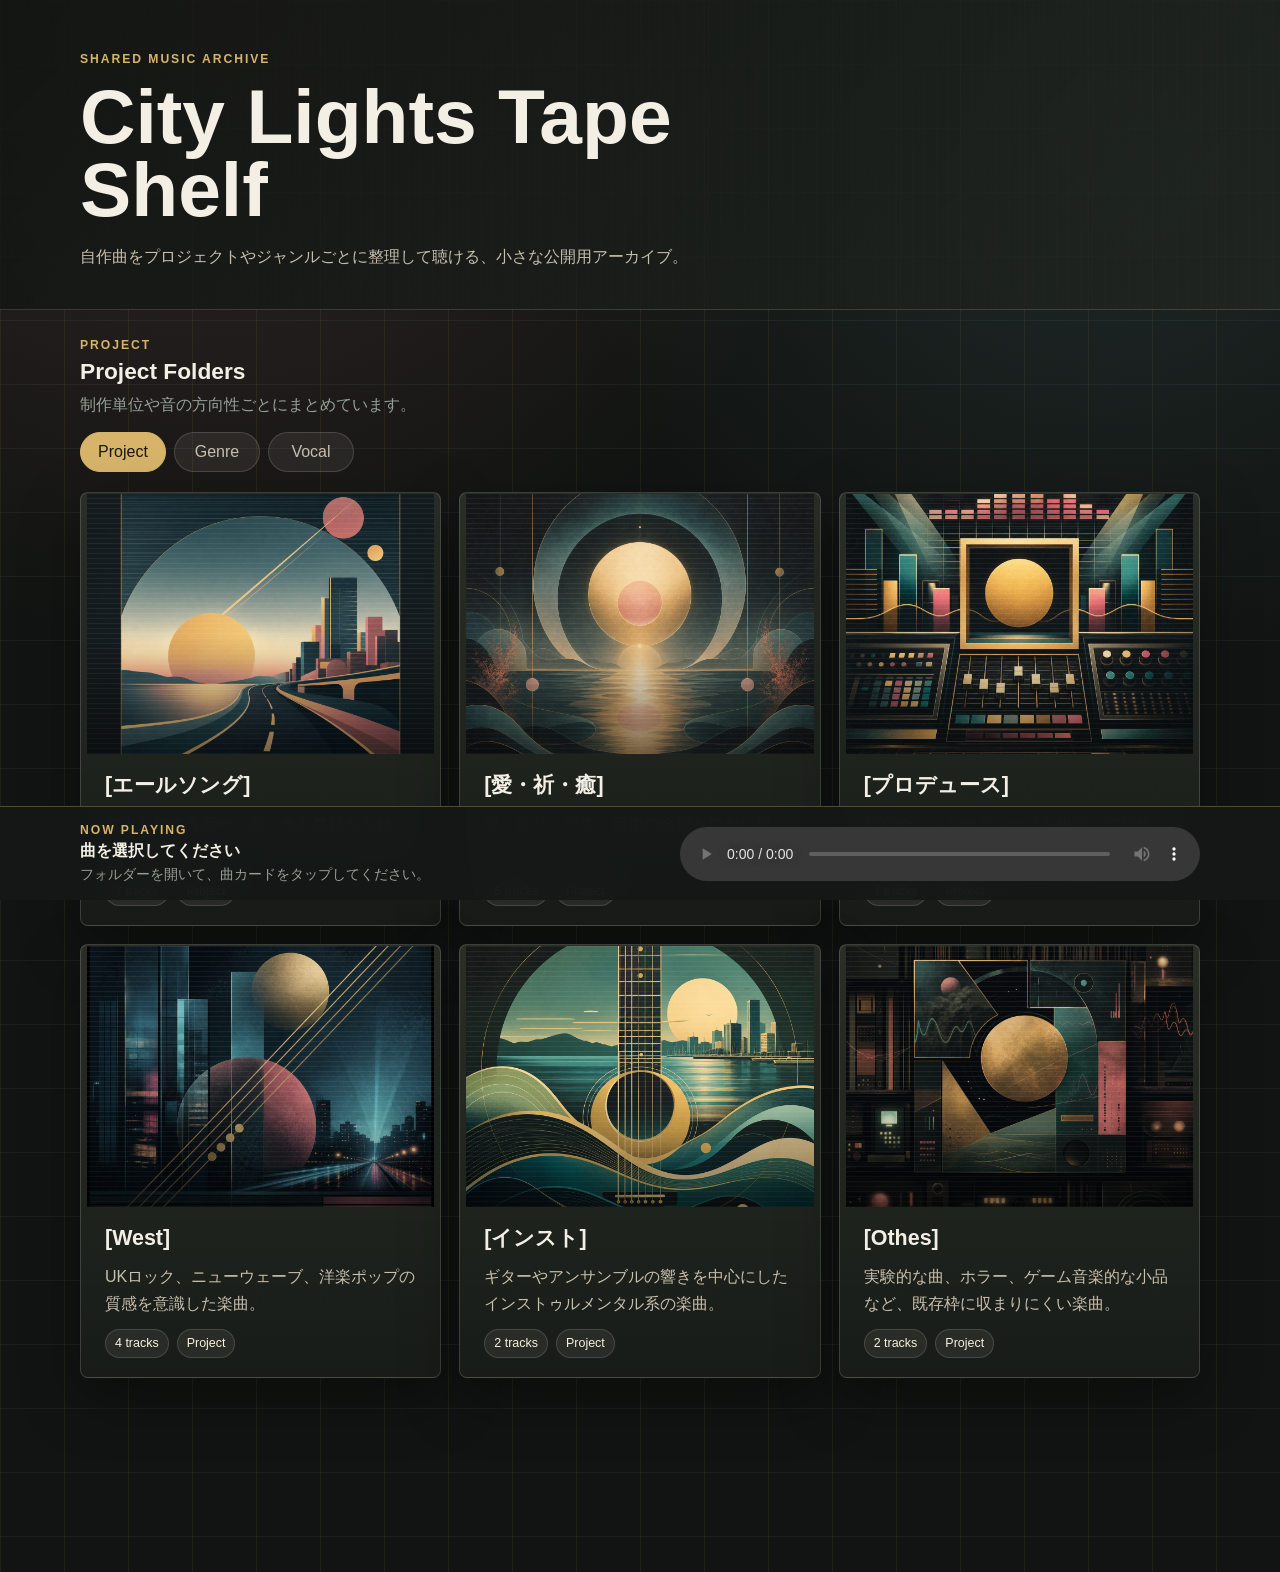
==== index.html @ d885af94 "Initial commit" ====
<!doctype html>
<html lang="ja">
  <head>
    <meta charset="utf-8" />
    <meta name="viewport" content="width=device-width, initial-scale=1" />
    <title>City Lights Tape Shelf</title>
    <link rel="stylesheet" href="./styles.css" />
  </head>
  <body>
    <header class="site-header">
      <div class="header-inner">
        <p class="eyebrow">Shared music archive</p>
        <h1>City Lights Tape Shelf</h1>
        <p class="lead">
          自作曲をプロジェクトやジャンルごとに整理して聴ける、小さな公開用アーカイブ。
        </p>
      </div>
    </header>

    <main class="page">
      <section class="view-head" aria-label="表示切り替え">
        <div>
          <p class="section-kicker" id="view-kicker">Library</p>
          <h2 id="view-title">Folders</h2>
          <p id="view-description">
            フォルダーを選ぶと、その中の楽曲カードだけを表示します。
          </p>
        </div>
        <button id="back-button" class="text-button" type="button" hidden>Foldersへ戻る</button>
      </section>

      <nav class="view-tabs" aria-label="フォルダーの種類">
        <button class="tab-button is-active" type="button" data-mode="project">Project</button>
        <button class="tab-button" type="button" data-mode="genre">Genre</button>
        <button class="tab-button" type="button" data-mode="vocal">Vocal</button>
      </nav>

      <section id="folder-list" class="folder-grid" aria-live="polite"></section>
      <section id="track-list" class="track-grid" aria-live="polite" hidden></section>
    </main>

    <footer class="player-dock" aria-label="音楽プレイヤー">
      <div class="now-playing">
        <span class="label">Now playing</span>
        <strong id="current-title">曲を選択してください</strong>
        <span id="current-meta">フォルダーを開いて、曲カードをタップしてください。</span>
      </div>
      <audio id="audio-player" controls preload="none">
        お使いのブラウザはHTML5 audioに対応していません。
      </audio>
    </footer>

    <script src="./data/catalog.js"></script>
    <script src="./app.js"></script>
  </body>
</html>
---- styles.css ----
:root {
  color-scheme: dark;
  --ink: #f4efe5;
  --muted: #c9bfae;
  --subtle: #96a096;
  --paper: #111412;
  --panel: #20251f;
  --panel-2: #2b3028;
  --line: rgba(244, 239, 229, 0.16);
  --gold: #d7b46a;
  --rose: #b66d73;
  --cyan: #78aeb1;
  --green: #8fa15f;
  --shadow: 0 20px 58px rgba(0, 0, 0, 0.34);
}

* {
  box-sizing: border-box;
}

[hidden] {
  display: none !important;
}

body {
  min-width: 320px;
  margin: 0;
  padding-bottom: 138px;
  color: var(--ink);
  font-family:
    "Helvetica Neue", Arial, "Hiragino Kaku Gothic ProN", "Yu Gothic", Meiryo,
    sans-serif;
  background:
    linear-gradient(90deg, rgba(215, 180, 106, 0.08) 1px, transparent 1px),
    linear-gradient(180deg, rgba(120, 174, 177, 0.08) 1px, transparent 1px),
    radial-gradient(circle at 16% 0%, rgba(182, 109, 115, 0.2), transparent 34%),
    radial-gradient(circle at 86% 8%, rgba(120, 174, 177, 0.14), transparent 30%),
    #111412;
  background-size: 64px 64px, 64px 64px, auto, auto, auto;
}

button,
audio {
  font: inherit;
}

button {
  border: 0;
}

.site-header {
  border-bottom: 1px solid var(--line);
  background:
    linear-gradient(135deg, rgba(17, 20, 18, 0.9), rgba(32, 37, 31, 0.78)),
    repeating-linear-gradient(
      90deg,
      rgba(244, 239, 229, 0.04) 0,
      rgba(244, 239, 229, 0.04) 1px,
      transparent 1px,
      transparent 12px
    );
}

.header-inner,
.page {
  width: min(1120px, calc(100% - 32px));
  margin: 0 auto;
}

.header-inner {
  padding: 52px 0 38px;
}

.eyebrow,
.section-kicker,
.label {
  color: var(--gold);
  font-size: 0.76rem;
  font-weight: 700;
  letter-spacing: 0.16em;
  text-transform: uppercase;
}

.eyebrow {
  margin: 0 0 14px;
}

h1,
h2,
h3,
p {
  margin-top: 0;
}

h1 {
  max-width: 780px;
  margin-bottom: 16px;
  font-size: clamp(2.2rem, 6vw, 5.2rem);
  line-height: 0.95;
  letter-spacing: 0;
}

.lead {
  max-width: 680px;
  margin-bottom: 0;
  color: var(--muted);
  font-size: 1.02rem;
  line-height: 1.8;
}

.page {
  padding: 28px 0 56px;
}

.view-head {
  display: flex;
  align-items: end;
  justify-content: space-between;
  gap: 18px;
  margin-bottom: 14px;
}

.section-kicker {
  margin-bottom: 6px;
}

.view-head h2 {
  margin-bottom: 6px;
  font-size: 1.42rem;
  line-height: 1.2;
}

.view-head p:last-child {
  margin-bottom: 0;
  color: var(--subtle);
  line-height: 1.65;
}

.text-button,
.tab-button {
  color: var(--ink);
  background: rgba(244, 239, 229, 0.07);
  border: 1px solid var(--line);
  border-radius: 999px;
  cursor: pointer;
}

.text-button {
  flex: 0 0 auto;
  padding: 10px 14px;
}

.view-tabs {
  display: flex;
  gap: 8px;
  margin-bottom: 18px;
  overflow-x: auto;
  padding-bottom: 2px;
}

.tab-button {
  min-width: 86px;
  padding: 10px 14px;
  color: var(--muted);
  white-space: nowrap;
}

.tab-button.is-active,
.tab-button:hover,
.text-button:hover {
  color: #161814;
  background: var(--gold);
  border-color: var(--gold);
}

.folder-grid,
.track-grid {
  display: grid;
  gap: 18px;
}

.folder-grid {
  grid-template-columns: repeat(3, minmax(0, 1fr));
}

.track-grid {
  grid-template-columns: repeat(3, minmax(0, 1fr));
}

.folder-card,
.track-card {
  display: grid;
  grid-template-rows: auto 1fr;
  min-height: 100%;
  overflow: hidden;
  color: inherit;
  text-align: left;
  background: linear-gradient(180deg, rgba(43, 48, 40, 0.96), rgba(25, 29, 25, 0.96));
  border: 1px solid var(--line);
  border-radius: 8px;
  box-shadow: var(--shadow);
  cursor: pointer;
  transition:
    transform 160ms ease,
    border-color 160ms ease,
    background 160ms ease;
}

.folder-card:hover,
.folder-card:focus-visible,
.track-card:hover,
.track-card:focus-visible,
.track-card.is-active {
  transform: translateY(-3px);
  border-color: rgba(215, 180, 106, 0.62);
  outline: none;
}

.track-card.is-active {
  background: linear-gradient(180deg, rgba(48, 52, 43, 0.98), rgba(26, 32, 32, 0.98));
}

.thumb {
  position: relative;
  aspect-ratio: 4 / 3;
  overflow: hidden;
  background: #0e1211;
}

.thumb img {
  width: 100%;
  height: 100%;
  display: block;
  object-fit: cover;
}

.thumb::after {
  content: "";
  position: absolute;
  inset: 0;
  background:
    linear-gradient(180deg, transparent 54%, rgba(0, 0, 0, 0.46)),
    repeating-linear-gradient(
      0deg,
      rgba(255, 255, 255, 0.055) 0,
      rgba(255, 255, 255, 0.055) 1px,
      transparent 1px,
      transparent 5px
    );
  pointer-events: none;
}

.card-body {
  display: flex;
  flex-direction: column;
  gap: 12px;
  padding: 18px;
}

.card-title {
  margin: 0;
  color: var(--ink);
  font-size: 1.2rem;
  line-height: 1.3;
}

.folder-card .card-title {
  font-size: 1.34rem;
}

.description {
  margin: 0;
  color: var(--muted);
  line-height: 1.65;
}

.meta-list {
  display: flex;
  flex-wrap: wrap;
  gap: 8px;
  margin-top: auto;
}

.chip {
  max-width: 100%;
  padding: 6px 9px;
  color: #f8f0df;
  font-size: 0.78rem;
  line-height: 1.2;
  overflow-wrap: anywhere;
  border: 1px solid rgba(244, 239, 229, 0.15);
  border-radius: 999px;
  background: rgba(244, 239, 229, 0.07);
}

.player-dock {
  position: fixed;
  right: 0;
  bottom: 0;
  left: 0;
  z-index: 10;
  display: grid;
  grid-template-columns: minmax(0, 1fr) minmax(280px, 520px);
  gap: 18px;
  align-items: center;
  padding: 16px max(16px, calc((100vw - 1120px) / 2));
  background: rgba(21, 24, 23, 0.94);
  border-top: 1px solid rgba(215, 180, 106, 0.32);
  backdrop-filter: blur(18px);
}

.now-playing {
  min-width: 0;
}

.label {
  display: block;
  margin-bottom: 4px;
}

.now-playing strong,
.now-playing span:last-child {
  display: block;
  overflow: hidden;
  text-overflow: ellipsis;
  white-space: nowrap;
}

.now-playing strong {
  margin-bottom: 4px;
  font-size: 1rem;
}

.now-playing span:last-child {
  color: var(--subtle);
  font-size: 0.86rem;
}

audio {
  width: 100%;
  min-width: 0;
  accent-color: var(--gold);
}

@media (max-width: 900px) {
  body {
    padding-bottom: 178px;
  }

  .folder-grid,
  .track-grid {
    grid-template-columns: repeat(2, minmax(0, 1fr));
  }

  .player-dock {
    grid-template-columns: 1fr;
    gap: 12px;
  }
}

@media (max-width: 620px) {
  .header-inner {
    padding: 36px 0 28px;
  }

  .page {
    width: min(100% - 24px, 1120px);
    padding-top: 22px;
  }

  .view-head {
    display: block;
  }

  .text-button {
    margin-top: 12px;
  }

  .folder-grid,
  .track-grid {
    grid-template-columns: 1fr;
    gap: 14px;
  }

  .card-body {
    padding: 15px;
  }
}
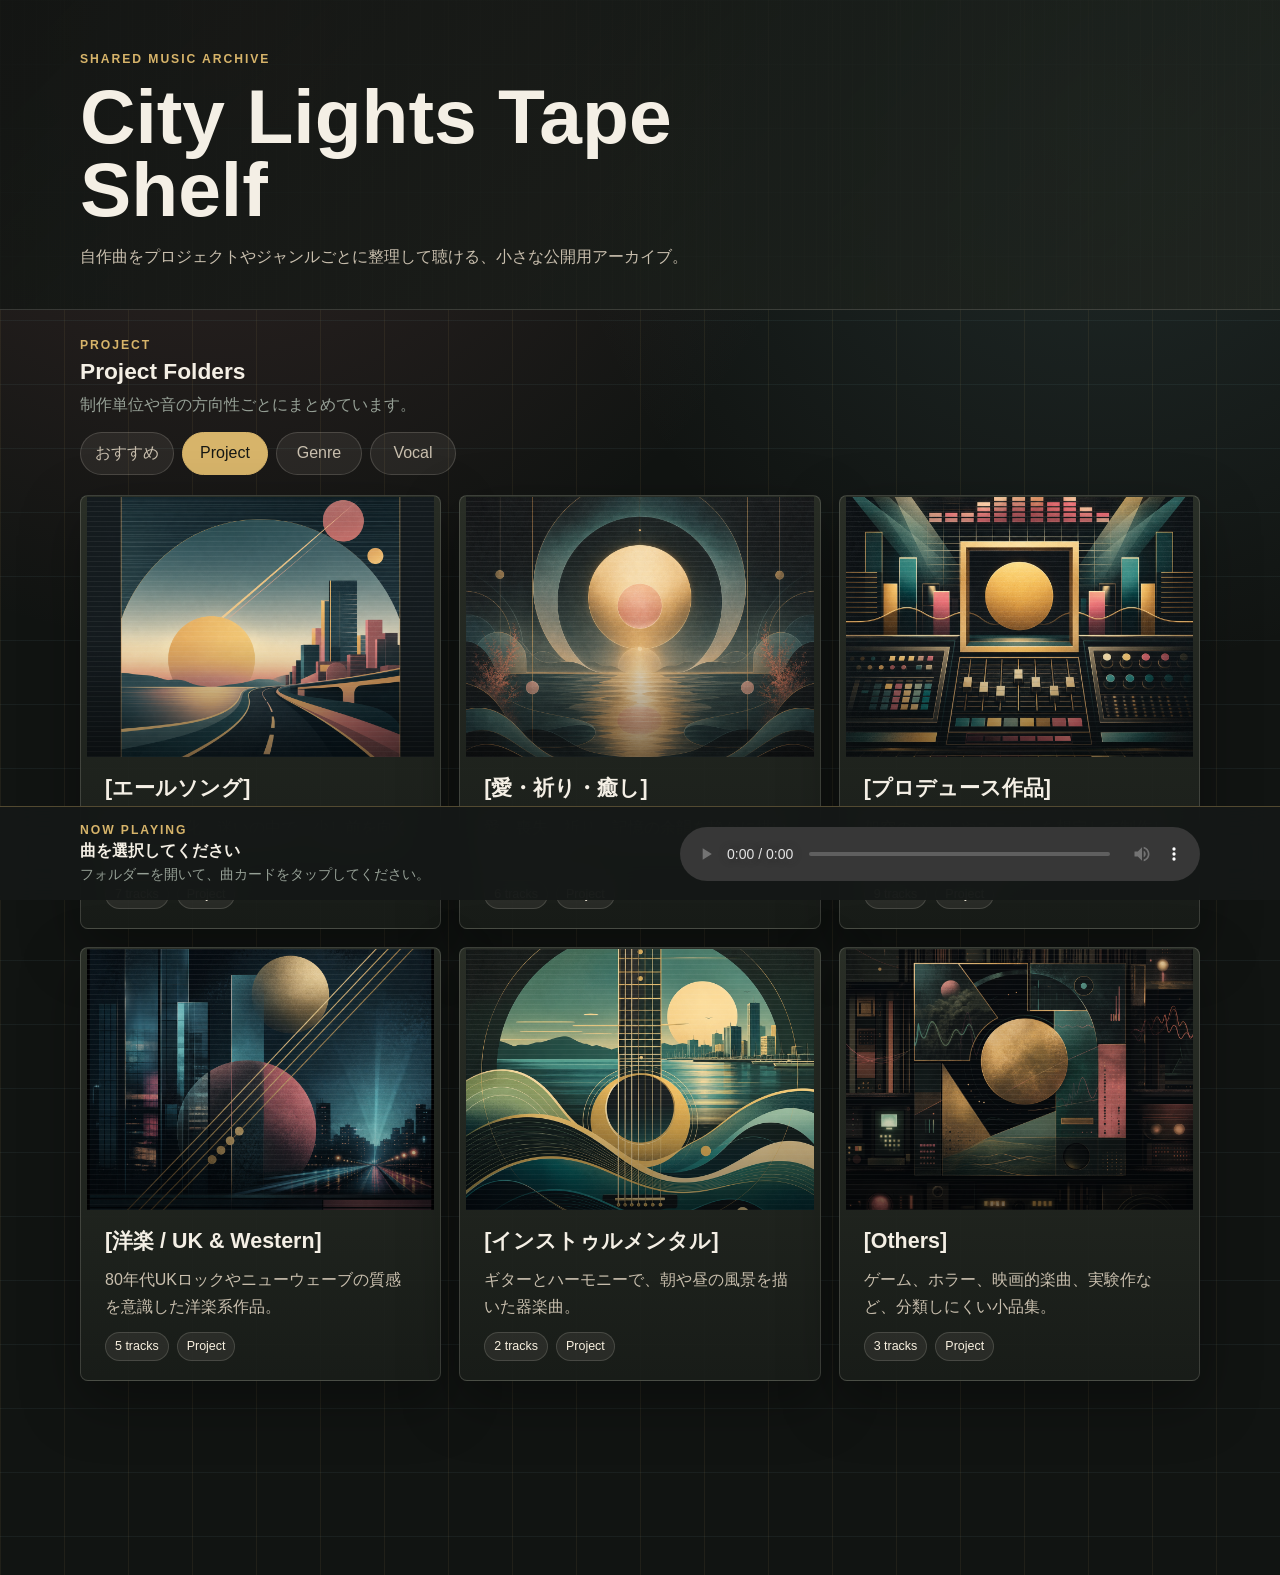
==== commit c5bba652: "Update latest music archive UI" ====
--- a/index.html
+++ b/index.html
@@ -30,6 +30,7 @@
       </section>
 
       <nav class="view-tabs" aria-label="フォルダーの種類">
+        <button class="tab-button" type="button" data-mode="recommend">おすすめ</button>
         <button class="tab-button is-active" type="button" data-mode="project">Project</button>
         <button class="tab-button" type="button" data-mode="genre">Genre</button>
         <button class="tab-button" type="button" data-mode="vocal">Vocal</button>
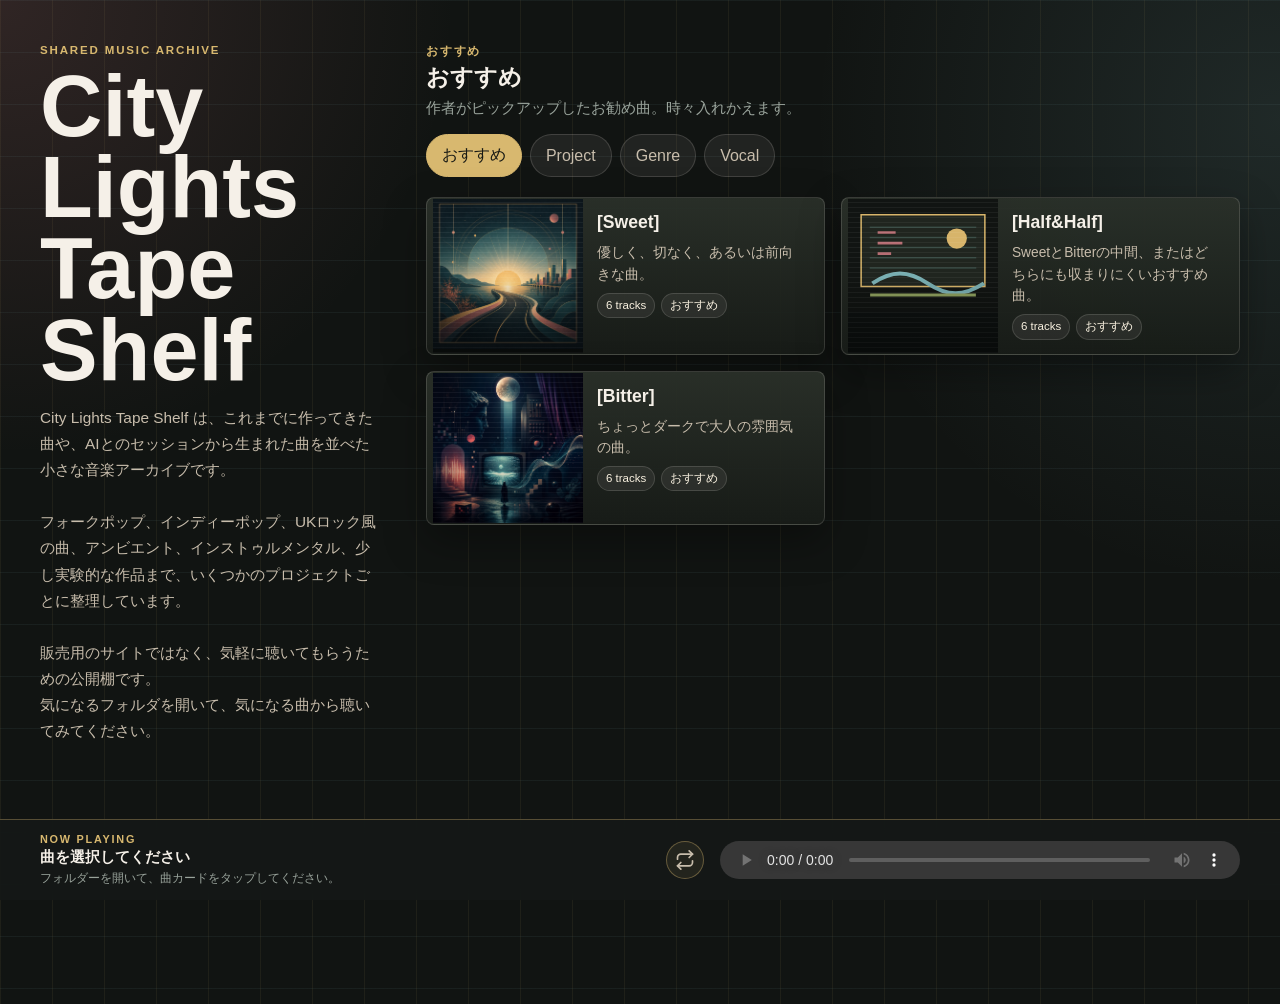
==== commit 019429bb: "Add mobile-first version and classic page" ====
--- a/index.html
+++ b/index.html
@@ -7,17 +7,21 @@
     <link rel="stylesheet" href="./styles.css" />
   </head>
   <body>
-    <header class="site-header">
-      <div class="header-inner">
+    <div class="app-shell">
+      <header class="site-header">
+        <div class="header-inner">
         <p class="eyebrow">Shared music archive</p>
         <h1>City Lights Tape Shelf</h1>
         <p class="lead">
-          自作曲をプロジェクトやジャンルごとに整理して聴ける、小さな公開用アーカイブ。
+          City Lights Tape Shelf は、これまでに作ってきた曲や、AIとのセッションから生まれた曲を並べた小さな音楽アーカイブです。<br /><br />
+          フォークポップ、インディーポップ、UKロック風の曲、アンビエント、インストゥルメンタル、少し実験的な作品まで、いくつかのプロジェクトごとに整理しています。<br /><br />
+          販売用のサイトではなく、気軽に聴いてもらうための公開棚です。<br />
+          気になるフォルダを開いて、気になる曲から聴いてみてください。
         </p>
-      </div>
-    </header>
+        </div>
+      </header>
 
-    <main class="page">
+      <main class="page">
       <section class="view-head" aria-label="表示切り替え">
         <div>
           <p class="section-kicker" id="view-kicker">Library</p>
@@ -30,15 +34,16 @@
       </section>
 
       <nav class="view-tabs" aria-label="フォルダーの種類">
-        <button class="tab-button" type="button" data-mode="recommend">おすすめ</button>
-        <button class="tab-button is-active" type="button" data-mode="project">Project</button>
+        <button class="tab-button is-active" type="button" data-mode="recommend">おすすめ</button>
+        <button class="tab-button" type="button" data-mode="project">Project</button>
         <button class="tab-button" type="button" data-mode="genre">Genre</button>
         <button class="tab-button" type="button" data-mode="vocal">Vocal</button>
       </nav>
 
       <section id="folder-list" class="folder-grid" aria-live="polite"></section>
       <section id="track-list" class="track-grid" aria-live="polite" hidden></section>
-    </main>
+      </main>
+    </div>
 
     <footer class="player-dock" aria-label="音楽プレイヤー">
       <div class="now-playing">
@@ -46,6 +51,17 @@
         <strong id="current-title">曲を選択してください</strong>
         <span id="current-meta">フォルダーを開いて、曲カードをタップしてください。</span>
       </div>
+      <label class="auto-next" title="連続再生（次の曲へ）" aria-label="連続再生（次の曲へ）">
+        <input id="auto-next" type="checkbox" />
+        <span class="auto-next-icon" aria-hidden="true">
+          <svg viewBox="0 0 24 24" role="img">
+            <path d="M17 1l4 4-4 4" />
+            <path d="M3 11V9a4 4 0 0 1 4-4h14" />
+            <path d="M7 23l-4-4 4-4" />
+            <path d="M21 13v2a4 4 0 0 1-4 4H3" />
+          </svg>
+        </span>
+      </label>
       <audio id="audio-player" controls preload="none">
         お使いのブラウザはHTML5 audioに対応していません。
       </audio>
--- a/styles.css
+++ b/styles.css
@@ -1,17 +1,16 @@
 :root {
   color-scheme: dark;
-  --ink: #f4efe5;
-  --muted: #c9bfae;
-  --subtle: #96a096;
+  --ink: #f5f0e8;
+  --muted: #c8bdac;
+  --subtle: #99a39b;
   --paper: #111412;
   --panel: #20251f;
-  --panel-2: #2b3028;
-  --line: rgba(244, 239, 229, 0.16);
-  --gold: #d7b46a;
-  --rose: #b66d73;
-  --cyan: #78aeb1;
-  --green: #8fa15f;
-  --shadow: 0 20px 58px rgba(0, 0, 0, 0.34);
+  --panel-2: #2a3029;
+  --line: rgba(245, 240, 232, 0.15);
+  --gold: #d8b86f;
+  --rose: #bd7378;
+  --cyan: #82b7ba;
+  --shadow: 0 16px 42px rgba(0, 0, 0, 0.34);
 }
 
 * {
@@ -22,21 +21,24 @@
   display: none !important;
 }
 
+html {
+  min-width: 320px;
+}
+
 body {
-  min-width: 320px;
   margin: 0;
-  padding-bottom: 138px;
+  padding-bottom: 132px;
   color: var(--ink);
   font-family:
     "Helvetica Neue", Arial, "Hiragino Kaku Gothic ProN", "Yu Gothic", Meiryo,
     sans-serif;
   background:
-    linear-gradient(90deg, rgba(215, 180, 106, 0.08) 1px, transparent 1px),
-    linear-gradient(180deg, rgba(120, 174, 177, 0.08) 1px, transparent 1px),
-    radial-gradient(circle at 16% 0%, rgba(182, 109, 115, 0.2), transparent 34%),
-    radial-gradient(circle at 86% 8%, rgba(120, 174, 177, 0.14), transparent 30%),
-    #111412;
-  background-size: 64px 64px, 64px 64px, auto, auto, auto;
+    linear-gradient(90deg, rgba(216, 184, 111, 0.07) 1px, transparent 1px),
+    linear-gradient(180deg, rgba(130, 183, 186, 0.07) 1px, transparent 1px),
+    radial-gradient(circle at 0% 0%, rgba(189, 115, 120, 0.18), transparent 28%),
+    radial-gradient(circle at 100% 12%, rgba(130, 183, 186, 0.13), transparent 30%),
+    var(--paper);
+  background-size: 52px 52px, 52px 52px, auto, auto, auto;
 }
 
 button,
@@ -48,41 +50,31 @@
   border: 0;
 }
 
+.app-shell {
+  width: min(1180px, calc(100% - 24px));
+  margin: 0 auto;
+}
+
 .site-header {
-  border-bottom: 1px solid var(--line);
-  background:
-    linear-gradient(135deg, rgba(17, 20, 18, 0.9), rgba(32, 37, 31, 0.78)),
-    repeating-linear-gradient(
-      90deg,
-      rgba(244, 239, 229, 0.04) 0,
-      rgba(244, 239, 229, 0.04) 1px,
-      transparent 1px,
-      transparent 12px
-    );
-}
-
-.header-inner,
-.page {
-  width: min(1120px, calc(100% - 32px));
-  margin: 0 auto;
+  padding: 28px 0 18px;
 }
 
 .header-inner {
-  padding: 52px 0 38px;
+  max-width: 760px;
 }
 
 .eyebrow,
 .section-kicker,
 .label {
   color: var(--gold);
-  font-size: 0.76rem;
+  font-size: 0.72rem;
   font-weight: 700;
   letter-spacing: 0.16em;
   text-transform: uppercase;
 }
 
 .eyebrow {
-  margin: 0 0 14px;
+  margin: 0 0 10px;
 }
 
 h1,
@@ -93,74 +85,79 @@
 }
 
 h1 {
-  max-width: 780px;
-  margin-bottom: 16px;
-  font-size: clamp(2.2rem, 6vw, 5.2rem);
-  line-height: 0.95;
+  max-width: 10ch;
+  margin-bottom: 14px;
+  font-size: clamp(2.35rem, 14vw, 4rem);
+  line-height: 0.94;
   letter-spacing: 0;
 }
 
 .lead {
-  max-width: 680px;
+  max-width: 42rem;
   margin-bottom: 0;
   color: var(--muted);
-  font-size: 1.02rem;
-  line-height: 1.8;
+  font-size: 0.9rem;
+  line-height: 1.7;
 }
 
 .page {
-  padding: 28px 0 56px;
+  padding: 10px 0 44px;
 }
 
 .view-head {
-  display: flex;
-  align-items: end;
-  justify-content: space-between;
-  gap: 18px;
+  display: grid;
+  gap: 12px;
   margin-bottom: 14px;
 }
 
 .section-kicker {
-  margin-bottom: 6px;
+  margin-bottom: 5px;
 }
 
 .view-head h2 {
-  margin-bottom: 6px;
-  font-size: 1.42rem;
+  margin-bottom: 5px;
+  font-size: 1.45rem;
   line-height: 1.2;
 }
 
 .view-head p:last-child {
   margin-bottom: 0;
   color: var(--subtle);
-  line-height: 1.65;
+  font-size: 0.92rem;
+  line-height: 1.6;
 }
 
 .text-button,
 .tab-button {
   color: var(--ink);
-  background: rgba(244, 239, 229, 0.07);
+  background: rgba(245, 240, 232, 0.07);
   border: 1px solid var(--line);
   border-radius: 999px;
   cursor: pointer;
 }
 
 .text-button {
-  flex: 0 0 auto;
-  padding: 10px 14px;
+  justify-self: start;
+  padding: 9px 13px;
 }
 
 .view-tabs {
+  position: sticky;
+  top: 0;
+  z-index: 4;
   display: flex;
   gap: 8px;
-  margin-bottom: 18px;
+  margin: 0 -12px 14px;
+  padding: 8px 12px;
   overflow-x: auto;
-  padding-bottom: 2px;
+  background: rgba(17, 20, 18, 0.86);
+  border-block: 1px solid rgba(245, 240, 232, 0.08);
+  backdrop-filter: blur(16px);
 }
 
 .tab-button {
-  min-width: 86px;
-  padding: 10px 14px;
+  min-width: max-content;
+  padding: 10px 15px;
   color: var(--muted);
   white-space: nowrap;
 }
@@ -168,7 +165,7 @@
 .tab-button.is-active,
 .tab-button:hover,
 .text-button:hover {
-  color: #161814;
+  color: #171914;
   background: var(--gold);
   border-color: var(--gold);
 }
@@ -176,34 +173,44 @@
 .folder-grid,
 .track-grid {
   display: grid;
-  gap: 18px;
-}
-
-.folder-grid {
-  grid-template-columns: repeat(3, minmax(0, 1fr));
-}
-
-.track-grid {
-  grid-template-columns: repeat(3, minmax(0, 1fr));
+  gap: 12px;
 }
 
 .folder-card,
 .track-card {
-  display: grid;
-  grid-template-rows: auto 1fr;
-  min-height: 100%;
+  width: 100%;
   overflow: hidden;
   color: inherit;
   text-align: left;
-  background: linear-gradient(180deg, rgba(43, 48, 40, 0.96), rgba(25, 29, 25, 0.96));
+  background: linear-gradient(180deg, rgba(42, 48, 41, 0.97), rgba(24, 28, 24, 0.97));
   border: 1px solid var(--line);
   border-radius: 8px;
   box-shadow: var(--shadow);
-  cursor: pointer;
   transition:
     transform 160ms ease,
     border-color 160ms ease,
     background 160ms ease;
+}
+
+.folder-card {
+  cursor: pointer;
+}
+
+.track-card {
+  cursor: default;
+}
+
+.folder-card {
+  display: grid;
+  grid-template-columns: 118px minmax(0, 1fr);
+  min-height: 132px;
+}
+
+.track-card {
+  position: relative;
+  display: grid;
+  grid-template-columns: 92px minmax(0, 1fr);
+  min-height: 118px;
 }
 
 .folder-card:hover,
@@ -211,18 +218,20 @@
 .track-card:hover,
 .track-card:focus-visible,
 .track-card.is-active {
-  transform: translateY(-3px);
-  border-color: rgba(215, 180, 106, 0.62);
+  transform: translateY(-2px);
+  border-color: rgba(216, 184, 111, 0.66);
   outline: none;
 }
 
 .track-card.is-active {
-  background: linear-gradient(180deg, rgba(48, 52, 43, 0.98), rgba(26, 32, 32, 0.98));
+  background:
+    linear-gradient(90deg, rgba(216, 184, 111, 0.16), transparent 46%),
+    linear-gradient(180deg, rgba(49, 54, 45, 0.98), rgba(25, 31, 31, 0.98));
 }
 
 .thumb {
   position: relative;
-  aspect-ratio: 4 / 3;
+  min-height: 100%;
   overflow: hidden;
   background: #0e1211;
 }
@@ -239,11 +248,11 @@
   position: absolute;
   inset: 0;
   background:
-    linear-gradient(180deg, transparent 54%, rgba(0, 0, 0, 0.46)),
+    linear-gradient(180deg, transparent 50%, rgba(0, 0, 0, 0.42)),
     repeating-linear-gradient(
       0deg,
-      rgba(255, 255, 255, 0.055) 0,
-      rgba(255, 255, 255, 0.055) 1px,
+      rgba(255, 255, 255, 0.052) 0,
+      rgba(255, 255, 255, 0.052) 1px,
       transparent 1px,
       transparent 5px
     );
@@ -251,46 +260,111 @@
 }
 
 .card-body {
+  min-width: 0;
   display: flex;
   flex-direction: column;
-  gap: 12px;
-  padding: 18px;
+  gap: 8px;
+  padding: 13px 14px;
 }
 
 .card-title {
   margin: 0;
   color: var(--ink);
-  font-size: 1.2rem;
-  line-height: 1.3;
+  font-size: 1rem;
+  line-height: 1.25;
 }
 
 .folder-card .card-title {
-  font-size: 1.34rem;
+  font-size: 1.1rem;
 }
 
 .description {
+  display: -webkit-box;
   margin: 0;
   color: var(--muted);
-  line-height: 1.65;
+  font-size: 0.86rem;
+  line-height: 1.55;
+  overflow: hidden;
+  -webkit-box-orient: vertical;
+  -webkit-line-clamp: 2;
+}
+
+.folder-card .description {
+  -webkit-line-clamp: 3;
 }
 
 .meta-list {
   display: flex;
   flex-wrap: wrap;
-  gap: 8px;
+  gap: 6px;
   margin-top: auto;
+  overflow: hidden;
 }
 
 .chip {
   max-width: 100%;
-  padding: 6px 9px;
+  padding: 5px 8px;
   color: #f8f0df;
-  font-size: 0.78rem;
-  line-height: 1.2;
+  font-size: 0.72rem;
+  line-height: 1.15;
   overflow-wrap: anywhere;
-  border: 1px solid rgba(244, 239, 229, 0.15);
+  border: 1px solid rgba(245, 240, 232, 0.14);
   border-radius: 999px;
-  background: rgba(244, 239, 229, 0.07);
+  background: rgba(245, 240, 232, 0.07);
+}
+
+.track-card .chip:nth-child(n + 3) {
+  display: none;
+}
+
+.play-label {
+  align-self: flex-start;
+  margin-top: 1px;
+  padding: 5px 10px;
+  color: #161814;
+  font-size: 0.74rem;
+  font-weight: 700;
+  line-height: 1;
+  border-radius: 999px;
+  background: var(--gold);
+  cursor: pointer;
+}
+
+.track-card.is-active .play-label {
+  background: var(--cyan);
+}
+
+.track-card.is-expanded .description {
+  display: block;
+  overflow: visible;
+  -webkit-line-clamp: unset;
+}
+
+.track-actions {
+  display: flex;
+  align-items: center;
+  gap: 8px;
+  margin-top: 2px;
+}
+
+.detail-button {
+  padding: 5px 10px;
+  color: var(--muted);
+  font-size: 0.74rem;
+  font-weight: 700;
+  line-height: 1;
+  border: 1px solid rgba(245, 240, 232, 0.18);
+  border-radius: 999px;
+  background: rgba(245, 240, 232, 0.06);
+  cursor: pointer;
+}
+
+.detail-button:hover,
+.detail-button:focus-visible,
+.play-label:hover,
+.play-label:focus-visible {
+  outline: none;
+  border-color: var(--gold);
 }
 
 .player-dock {
@@ -300,12 +374,12 @@
   left: 0;
   z-index: 10;
   display: grid;
-  grid-template-columns: minmax(0, 1fr) minmax(280px, 520px);
-  gap: 18px;
+  grid-template-columns: minmax(0, 1fr);
+  gap: 9px;
   align-items: center;
-  padding: 16px max(16px, calc((100vw - 1120px) / 2));
-  background: rgba(21, 24, 23, 0.94);
-  border-top: 1px solid rgba(215, 180, 106, 0.32);
+  padding: 10px 12px 12px;
+  background: rgba(21, 24, 23, 0.96);
+  border-top: 1px solid rgba(216, 184, 111, 0.34);
   backdrop-filter: blur(18px);
 }
 
@@ -315,7 +389,8 @@
 
 .label {
   display: block;
-  margin-bottom: 4px;
+  margin-bottom: 3px;
+  font-size: 0.68rem;
 }
 
 .now-playing strong,
@@ -327,62 +402,201 @@
 }
 
 .now-playing strong {
-  margin-bottom: 4px;
-  font-size: 1rem;
+  margin-bottom: 3px;
+  font-size: 0.92rem;
 }
 
 .now-playing span:last-child {
   color: var(--subtle);
-  font-size: 0.86rem;
+  font-size: 0.76rem;
+}
+
+.auto-next {
+  display: inline-flex;
+  align-items: center;
+  justify-content: center;
+  justify-self: start;
+  width: 38px;
+  height: 38px;
+  padding: 0;
+  color: var(--ink);
+  border: 1px solid rgba(216, 184, 111, 0.38);
+  border-radius: 50%;
+  background: rgba(216, 184, 111, 0.08);
+  cursor: pointer;
+}
+
+.auto-next input {
+  position: absolute;
+  width: 1px;
+  height: 1px;
+  overflow: hidden;
+  clip: rect(0 0 0 0);
+  clip-path: inset(50%);
+  white-space: nowrap;
+}
+
+.auto-next-icon {
+  width: 20px;
+  height: 20px;
+  color: var(--muted);
+}
+
+.auto-next-icon svg {
+  width: 100%;
+  height: 100%;
+  display: block;
+  fill: none;
+  stroke: currentColor;
+  stroke-width: 2;
+  stroke-linecap: round;
+  stroke-linejoin: round;
+}
+
+.auto-next:has(input:checked) {
+  color: #171914;
+  background: var(--gold);
+  border-color: var(--gold);
+}
+
+.auto-next:has(input:checked) .auto-next-icon {
+  color: #171914;
+}
+
+.auto-next:hover,
+.auto-next:focus-within {
+  border-color: var(--gold);
+  outline: none;
 }
 
 audio {
   width: 100%;
   min-width: 0;
+  height: 38px;
   accent-color: var(--gold);
 }
 
-@media (max-width: 900px) {
+@media (min-width: 720px) {
   body {
-    padding-bottom: 178px;
-  }
-
-  .folder-grid,
+    padding-bottom: 104px;
+  }
+
+  .app-shell {
+    width: min(1200px, calc(100% - 36px));
+    display: grid;
+    grid-template-columns: minmax(240px, 0.38fr) minmax(0, 1fr);
+    gap: 28px;
+    align-items: start;
+  }
+
+  .site-header {
+    position: sticky;
+    top: 0;
+    min-height: 100vh;
+    display: flex;
+    align-items: start;
+    padding: 44px 0 128px;
+  }
+
+  .page {
+    padding: 44px 0 64px;
+  }
+
+  h1 {
+    max-width: 8.8ch;
+    font-size: clamp(3.2rem, 7vw, 5.4rem);
+  }
+
+  .lead {
+    font-size: 0.96rem;
+  }
+
+  .view-head {
+    grid-template-columns: minmax(0, 1fr) auto;
+    align-items: end;
+  }
+
+  .view-tabs {
+    position: static;
+    margin: 0 0 18px;
+    padding: 0 0 2px;
+    background: transparent;
+    border: 0;
+    backdrop-filter: none;
+  }
+
+  .folder-grid {
+    grid-template-columns: repeat(2, minmax(0, 1fr));
+    gap: 16px;
+  }
+
+  .folder-card {
+    grid-template-columns: 150px minmax(0, 1fr);
+    min-height: 150px;
+  }
+
+  .folder-card .thumb {
+    aspect-ratio: auto;
+    min-height: 100%;
+  }
+
+  .track-grid {
+    gap: 12px;
+  }
+
+  .track-card {
+    grid-template-columns: 128px minmax(0, 1fr);
+    min-height: 132px;
+  }
+
+  .track-card .chip:nth-child(n + 3) {
+    display: inline-block;
+  }
+
+  .player-dock {
+    grid-template-columns: minmax(0, 1fr) auto minmax(320px, 520px);
+    gap: 16px;
+    padding: 13px max(18px, calc((100vw - 1200px) / 2));
+  }
+}
+
+@media (min-width: 1040px) {
+  .app-shell {
+    grid-template-columns: minmax(300px, 0.42fr) minmax(0, 1fr);
+    gap: 44px;
+  }
+
+  .folder-grid {
+    grid-template-columns: repeat(2, minmax(0, 1fr));
+  }
+
   .track-grid {
     grid-template-columns: repeat(2, minmax(0, 1fr));
   }
-
-  .player-dock {
-    grid-template-columns: 1fr;
-    gap: 12px;
-  }
-}
-
-@media (max-width: 620px) {
-  .header-inner {
-    padding: 36px 0 28px;
-  }
-
-  .page {
-    width: min(100% - 24px, 1120px);
-    padding-top: 22px;
-  }
-
-  .view-head {
-    display: block;
-  }
-
-  .text-button {
-    margin-top: 12px;
-  }
-
-  .folder-grid,
-  .track-grid {
-    grid-template-columns: 1fr;
-    gap: 14px;
+}
+
+@media (max-width: 390px) {
+  .app-shell {
+    width: min(100% - 18px, 1180px);
+  }
+
+  .folder-card {
+    grid-template-columns: 104px minmax(0, 1fr);
+  }
+
+  .track-card {
+    grid-template-columns: 82px minmax(0, 1fr);
   }
 
   .card-body {
-    padding: 15px;
-  }
-}
+    padding: 11px 12px;
+  }
+
+  .card-title {
+    font-size: 0.94rem;
+  }
+
+  .description {
+    font-size: 0.8rem;
+  }
+}
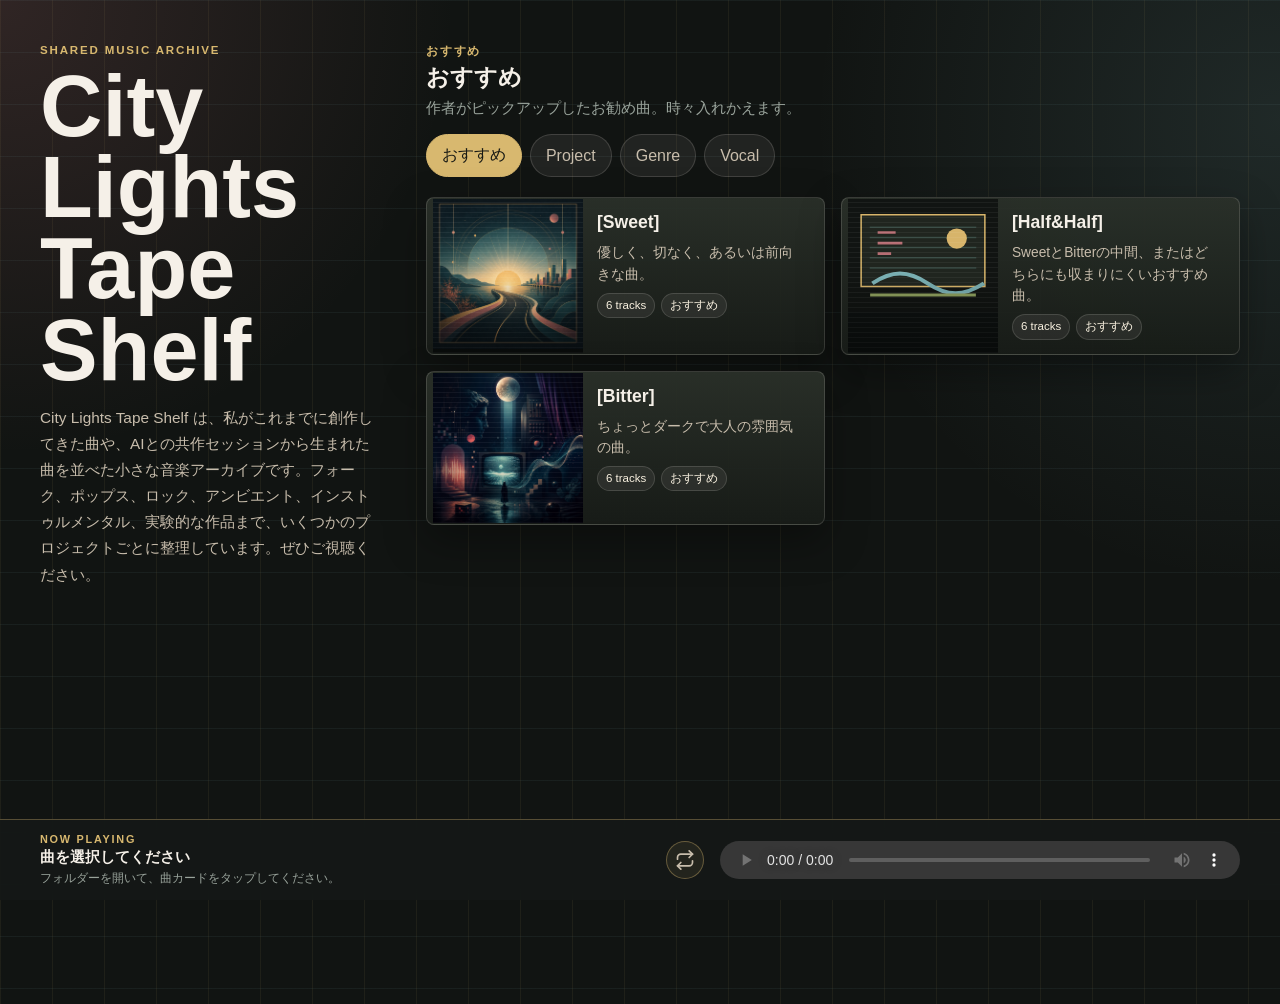
==== commit 3ea67d67: "Tune mobile layout and intro text" ====
--- a/index.html
+++ b/index.html
@@ -13,10 +13,7 @@
         <p class="eyebrow">Shared music archive</p>
         <h1>City Lights Tape Shelf</h1>
         <p class="lead">
-          City Lights Tape Shelf は、これまでに作ってきた曲や、AIとのセッションから生まれた曲を並べた小さな音楽アーカイブです。<br /><br />
-          フォークポップ、インディーポップ、UKロック風の曲、アンビエント、インストゥルメンタル、少し実験的な作品まで、いくつかのプロジェクトごとに整理しています。<br /><br />
-          販売用のサイトではなく、気軽に聴いてもらうための公開棚です。<br />
-          気になるフォルダを開いて、気になる曲から聴いてみてください。
+          City Lights Tape Shelf は、私がこれまでに創作してきた曲や、AIとの共作セッションから生まれた曲を並べた小さな音楽アーカイブです。フォーク、ポップス、ロック、アンビエント、インストゥルメンタル、実験的な作品まで、いくつかのプロジェクトごとに整理しています。ぜひご視聴ください。
         </p>
         </div>
       </header>
--- a/styles.css
+++ b/styles.css
@@ -100,6 +100,21 @@
   line-height: 1.7;
 }
 
+body.is-subview .site-header {
+  padding-bottom: 6px;
+}
+
+body.is-subview .site-header h1 {
+  max-width: none;
+  margin-bottom: 0;
+  font-size: 1.42rem;
+  line-height: 1.08;
+}
+
+body.is-subview .site-header .lead {
+  display: none;
+}
+
 .page {
   padding: 10px 0 44px;
 }
@@ -511,6 +526,21 @@
     font-size: 0.96rem;
   }
 
+  body.is-subview .site-header {
+    padding: 44px 0 128px;
+  }
+
+  body.is-subview .site-header h1 {
+    max-width: 8.8ch;
+    margin-bottom: 14px;
+    font-size: clamp(3.2rem, 7vw, 5.4rem);
+    line-height: 0.94;
+  }
+
+  body.is-subview .site-header .lead {
+    display: block;
+  }
+
   .view-head {
     grid-template-columns: minmax(0, 1fr) auto;
     align-items: end;
